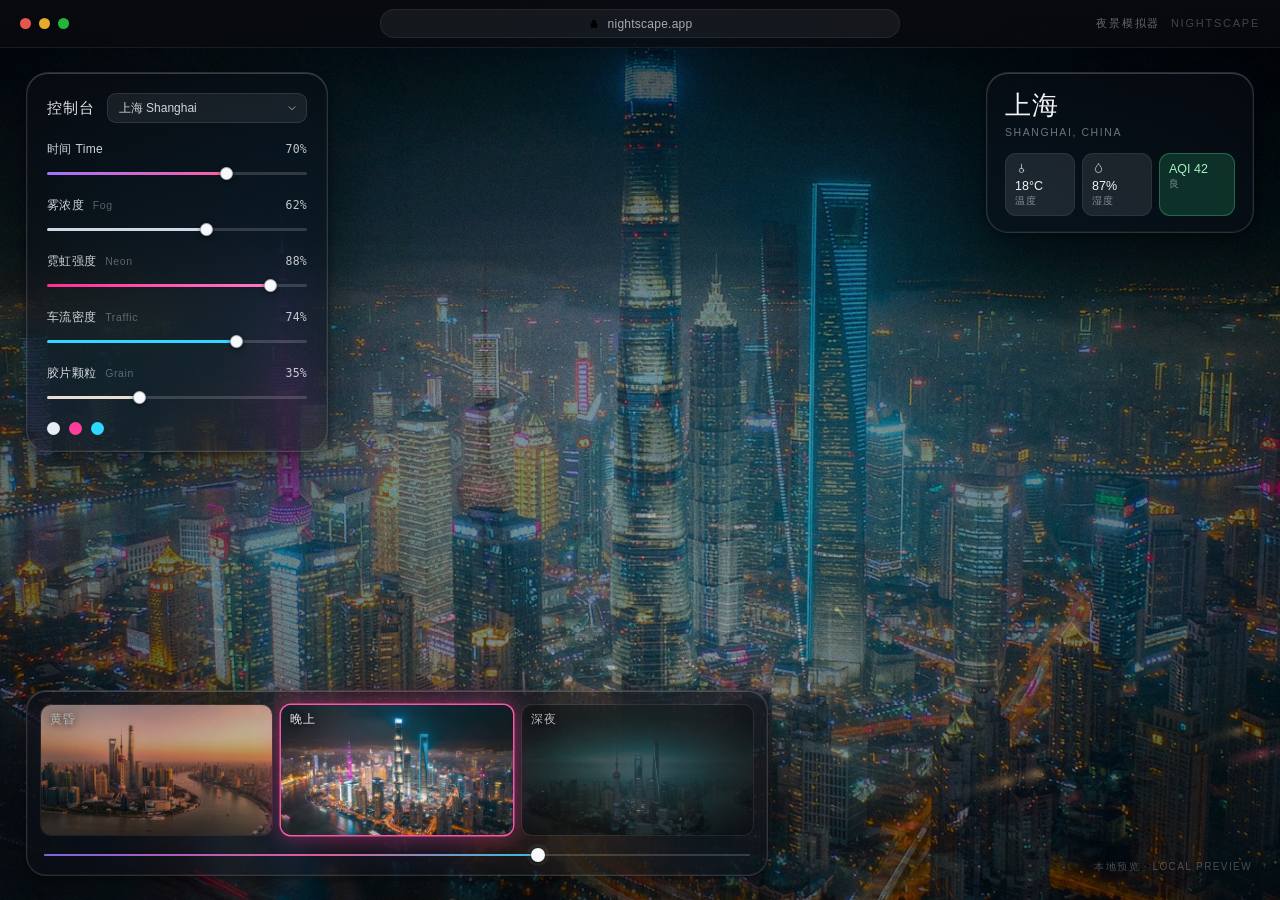
==== nightscape/index.html @ d51afdda "Add city nightscape simulator at /nightscape/" ====
<!DOCTYPE html>
<html lang="zh-CN">
<head>
<meta charset="utf-8" />
<meta name="viewport" content="width=device-width, initial-scale=1, viewport-fit=cover" />
<meta name="theme-color" content="#05060a" />
<title>夜景模拟器 · NIGHTSCAPE</title>
<link rel="stylesheet" href="css/app.css" />
</head>
<body>

<div class="stage" id="stage">

  <!-- 场景：三层背景交叉淡入 -->
  <div class="scene" id="scene" aria-hidden="true">
    <div class="bg" id="bgDusk"></div>
    <div class="bg" id="bgEvening"></div>
    <div class="bg" id="bgLatenight"></div>
    <canvas class="traffic" id="traffic"></canvas>
    <div class="fog" id="fog"></div>
    <div class="bloom"></div>
  </div>

  <div class="grain" id="grain" aria-hidden="true"></div>
  <div class="vignette" aria-hidden="true"></div>

  <!-- 顶栏（对齐效果图的浏览器感，纯装饰） -->
  <header class="chrome" aria-hidden="true">
    <div class="chrome__dots"><i></i><i></i><i></i></div>
    <div class="chrome__pill">
      <svg viewBox="0 0 24 24" class="ico"><path d="M8 10V7.5a4 4 0 0 1 8 0V10"/><rect x="5.5" y="10" width="13" height="9.5" rx="2.6"/></svg>
      <span>nightscape.app</span>
    </div>
    <div class="chrome__brand">夜景模拟器 <em>NIGHTSCAPE</em></div>
  </header>

  <!-- 左侧控制台 -->
  <aside class="panel glass" aria-label="控制台">
    <div class="panel__head">
      <h1>控制台</h1>
      <label class="city">
        <select id="city" aria-label="城市">
          <option value="shanghai">上海 Shanghai</option>
          <option value="tokyo">东京 Tokyo</option>
          <option value="hongkong">香港 Hong Kong</option>
        </select>
        <svg viewBox="0 0 24 24" class="chev"><path d="M6 9.5l6 6 6-6"/></svg>
      </label>
    </div>

    <div class="rows">
      <div class="row">
        <div class="row__top"><label for="sTime">时间 Time</label><output id="vTime">70%</output></div>
        <input id="sTime" type="range" min="0" max="100" step="1" value="70" style="--p:70%;--c:linear-gradient(90deg,#a074ff,#ff5fa2)" />
      </div>
      <div class="row">
        <div class="row__top"><label for="sFog">雾浓度 <em>Fog</em></label><output id="vFog">62%</output></div>
        <input id="sFog" type="range" min="0" max="100" step="1" value="62" style="--p:62%;--c:linear-gradient(90deg,#cdd7e6,#cdd7e6)" />
      </div>
      <div class="row">
        <div class="row__top"><label for="sNeon">霓虹强度 <em>Neon</em></label><output id="vNeon">88%</output></div>
        <input id="sNeon" type="range" min="0" max="100" step="1" value="88" style="--p:88%;--c:linear-gradient(90deg,#ff2f95,#ff7cc6)" />
      </div>
      <div class="row">
        <div class="row__top"><label for="sTraffic">车流密度 <em>Traffic</em></label><output id="vTraffic">74%</output></div>
        <input id="sTraffic" type="range" min="0" max="100" step="1" value="74" style="--p:74%;--c:linear-gradient(90deg,#2fd8ff,#2fd8ff)" />
      </div>
      <div class="row">
        <div class="row__top"><label for="sGrain">胶片颗粒 <em>Grain</em></label><output id="vGrain">35%</output></div>
        <input id="sGrain" type="range" min="0" max="100" step="1" value="35" style="--p:35%;--c:linear-gradient(90deg,#e6dfd2,#e6dfd2)" />
      </div>
    </div>

    <div class="swatches" aria-hidden="true"><i></i><i></i><i></i></div>
  </aside>

  <!-- 右侧信息卡 -->
  <aside class="card glass" aria-label="当前城市">
    <div class="card__name" id="cName">上海</div>
    <div class="card__en" id="cEn">Shanghai, China</div>
    <div class="card__tags">
      <div class="tag">
        <svg viewBox="0 0 24 24" class="ico"><path d="M12 4v8"/><circle cx="12" cy="15.5" r="4"/></svg>
        <b id="cTemp">18°C</b><span>温度</span>
      </div>
      <div class="tag">
        <svg viewBox="0 0 24 24" class="ico"><path d="M12 3.5s6 6.2 6 10A6 6 0 0 1 6 13.5c0-3.8 6-10 6-10z"/></svg>
        <b id="cHum">87%</b><span>湿度</span>
      </div>
      <div class="tag tag--air" id="cAirTag"><b id="cAir">AQI 42</b><span id="cAirLv">良</span></div>
    </div>
  </aside>

  <!-- 底部时间轴 -->
  <footer class="strip glass" aria-label="时间轴">
    <div class="thumbs" id="thumbs">
      <button class="thumb" data-t="0" aria-label="黄昏">
        <img src="assets/thumb-dusk.jpg" alt="" />
        <span>黄昏</span>
      </button>
      <button class="thumb is-on" data-t="50" aria-label="晚上">
        <img src="assets/thumb-evening.jpg" alt="" />
        <span>晚上</span>
      </button>
      <button class="thumb" data-t="100" aria-label="深夜">
        <img src="assets/thumb-latenight.jpg" alt="" />
        <span>深夜</span>
      </button>
    </div>
    <div class="track" id="track" role="slider" tabindex="0" aria-label="时间轴" aria-valuemin="0" aria-valuemax="100" aria-valuenow="70">
      <div class="track__rail"></div>
      <div class="track__fill" id="trackFill"></div>
      <div class="track__knob" id="trackKnob"></div>
    </div>
  </footer>

  <div class="credit">本地预览 · Local preview</div>
</div>

<script src="js/app.js"></script>
</body>
</html>
---- nightscape/css/app.css ----
/* ============================================================
   夜景模拟器 · NIGHTSCAPE
   对齐 briefs/mock-nightscape-v3-aerial.png
   ============================================================ */

:root{
  --ink:            #f2f4f8;
  --ink-dim:        rgba(242,244,248,.62);
  --ink-faint:      rgba(242,244,248,.40);
  --pink:           #ff59a8;
  --cyan:           #37dcff;

  --glass-bg:       rgba(11,13,19,.58);
  --glass-bd:       rgba(255,255,255,.14);
  --glass-shadow:   0 26px 70px rgba(0,0,0,.55), 0 2px 8px rgba(0,0,0,.35);
  --glass-inner:    inset 0 1px 0 rgba(255,255,255,.16),
                    inset 0 0 0 1px rgba(255,255,255,.045);

  /* 运行时由 JS 写入 */
  --bri: 1;
  --sat: 1.15;
  --con: 1.08;
  --hue: 0deg;
  --fog: .42;
  --neon: .8;
  --grain: .3;

  --font: -apple-system, BlinkMacSystemFont, "SF Pro Display", "PingFang SC",
          "Hiragino Sans GB", "Noto Sans SC", "Microsoft YaHei", sans-serif;
  --mono: ui-monospace, "SF Mono", Menlo, Consolas, monospace;
}

*{ box-sizing: border-box; }
html, body{ height:100%; }
body{
  margin:0;
  background:#05060a;
  color:var(--ink);
  font-family:var(--font);
  -webkit-font-smoothing:antialiased;
  overflow:hidden;
}
button, select, input{ font:inherit; color:inherit; }

/* ---------- 舞台 ---------- */
.stage{
  position:fixed; inset:0;
  overflow:hidden;
  isolation:isolate;
}

/* ---------- 场景 & 背景 ---------- */
.scene{
  position:absolute; inset:0;
  filter: brightness(var(--bri)) saturate(var(--sat))
          contrast(var(--con)) hue-rotate(var(--hue));
  transition: filter .45s ease;
}
.bg{
  position:absolute; inset:-2%;
  background-size:cover;
  background-position:center 46%;
  background-repeat:no-repeat;
  opacity:0;
  transform:scale(1.04);
  transition: opacity .9s cubic-bezier(.4,0,.2,1);
  will-change:opacity;
}
#bgDusk      { background-image:url("../assets/bg-dusk.jpg"); }
#bgEvening   { background-image:url("../assets/bg-evening.jpg"); }
#bgLatenight { background-image:url("../assets/bg-latenight.jpg"); }

/* ---------- 车流 ---------- */
.traffic{
  position:absolute; inset:0;
  width:100%; height:100%;
  mix-blend-mode:screen;
  opacity:.9;
  pointer-events:none;
}

/* ---------- 雾 ---------- */
.fog{
  position:absolute; inset:0;
  pointer-events:none;
  opacity:var(--fog);
  transition:opacity .25s linear;
  background:
    radial-gradient(90% 42% at 52% 62%, rgba(186,206,232,.22), transparent 70%),
    linear-gradient(to top, rgba(198,216,238,.20) 0%, rgba(180,198,222,.06) 26%, transparent 52%);
  mix-blend-mode:screen;
}
.fog::after{
  content:"";
  position:absolute; inset:-10%;
  background:
    radial-gradient(30% 16% at 26% 58%, rgba(255,255,255,.13), transparent 72%),
    radial-gradient(24% 13% at 72% 46%, rgba(255,255,255,.10), transparent 72%),
    radial-gradient(38% 18% at 54% 78%, rgba(255,255,255,.12), transparent 74%);
  filter:blur(30px);
  animation:drift 34s ease-in-out infinite alternate;
}
@keyframes drift{
  from{ transform:translate3d(-2.5%, 1%, 0) scale(1.02); }
  to  { transform:translate3d( 2.5%,-1.5%,0) scale(1.06); }
}

/* ---------- 光晕 ---------- */
.bloom{
  position:absolute; inset:0;
  pointer-events:none;
  mix-blend-mode:screen;
  opacity:calc(.12 + var(--neon) * .22);
  background:
    radial-gradient(32% 26% at 48% 30%, rgba(255,110,196,.18), transparent 72%),
    radial-gradient(26% 22% at 66% 58%, rgba(70,220,255,.15), transparent 72%),
    radial-gradient(36% 28% at 38% 84%, rgba(255,176,92,.16), transparent 74%);
  transition:opacity .25s linear;
}

/* ---------- 颗粒 & 暗角 ---------- */
.grain{
  position:absolute; inset:0;
  pointer-events:none;
  opacity:var(--grain);
  mix-blend-mode:overlay;
  background-repeat:repeat;
  transition:opacity .2s linear;
}
.vignette{
  position:absolute; inset:0;
  pointer-events:none;
  background:
    radial-gradient(120% 90% at 50% 45%, transparent 42%, rgba(0,0,0,.42) 100%),
    linear-gradient(to bottom, rgba(0,0,0,.42) 0%, transparent 16%);
}

/* ---------- 玻璃基类 ---------- */
.glass{
  background:var(--glass-bg);
  border:1px solid var(--glass-bd);
  box-shadow: var(--glass-shadow), var(--glass-inner);
  -webkit-backdrop-filter: blur(26px) saturate(150%);
  backdrop-filter: blur(26px) saturate(150%);
  color:var(--ink);
}

/* ---------- 顶栏 ---------- */
.chrome{
  position:absolute; top:0; left:0; right:0; height:48px;
  display:flex; align-items:center; justify-content:center;
  background:linear-gradient(to bottom, rgba(10,11,16,.86), rgba(10,11,16,.62));
  border-bottom:1px solid rgba(255,255,255,.07);
  z-index:6;
}
.chrome__dots{
  position:absolute; left:20px; display:flex; gap:8px;
}
.chrome__dots i{
  width:11px; height:11px; border-radius:50%;
  background:#c9ccd4; opacity:.55;
}
.chrome__dots i:nth-child(1){ background:#ff5f57; opacity:.9; }
.chrome__dots i:nth-child(2){ background:#febc2e; opacity:.9; }
.chrome__dots i:nth-child(3){ background:#28c840; opacity:.9; }

.chrome__pill{
  display:flex; align-items:center; gap:8px;
  width:min(520px, 42vw); height:29px; padding:0 14px;
  border-radius:999px;
  background:rgba(255,255,255,.055);
  border:1px solid rgba(255,255,255,.07);
  justify-content:center;
  font-size:12px; letter-spacing:.02em;
  color:rgba(242,244,248,.66);
}
.chrome__pill .ico{ width:12px; height:12px; }
.chrome__brand{
  position:absolute; right:20px;
  font-size:11px; letter-spacing:.16em;
  color:rgba(242,244,248,.40);
  text-transform:uppercase;
}
.chrome__brand em{ font-style:normal; margin-left:6px; opacity:.62; }

/* ---------- 左侧控制台 ---------- */
.panel{
  position:absolute;
  top:72px; left:26px;
  width:302px;
  padding:20px 20px 16px;
  border-radius:22px;
  z-index:5;
  animation:slideL .7s cubic-bezier(.22,1,.36,1) both;
}
@keyframes slideL{
  from{ opacity:0; transform:translate3d(-14px,6px,0); }
  to  { opacity:1; transform:none; }
}

.panel__head{
  display:flex; align-items:center; gap:12px;
  margin-bottom:18px;
}
.panel__head h1{
  margin:0; font-size:15px; font-weight:500;
  letter-spacing:.06em; color:rgba(242,244,248,.92);
  flex:none;
}
.city{
  position:relative; flex:1; min-width:0;
  display:flex; align-items:center;
}
.city select{
  -webkit-appearance:none; appearance:none;
  width:100%; height:30px;
  padding:0 26px 0 11px;
  border-radius:9px;
  background:rgba(255,255,255,.07);
  border:1px solid rgba(255,255,255,.10);
  font-size:12px; color:rgba(242,244,248,.86);
  cursor:pointer; outline:none;
  transition:background .2s, border-color .2s;
}
.city select:hover{ background:rgba(255,255,255,.11); }
.city select:focus-visible{ border-color:rgba(255,255,255,.4); }
.city select option{ background:#14161e; color:#eef1f6; }
.city .chev{
  position:absolute; right:9px; width:12px; height:12px;
  fill:none; stroke:rgba(242,244,248,.6); stroke-width:2;
  stroke-linecap:round; stroke-linejoin:round;
  pointer-events:none;
}

/* 滑杆行 */
.rows{ display:flex; flex-direction:column; gap:17px; }
.row__top{
  display:flex; align-items:baseline; justify-content:space-between;
  margin-bottom:8px;
}
.row__top label{
  font-size:12px; letter-spacing:.03em;
  color:rgba(242,244,248,.86);
  cursor:pointer;
}
.row__top label em{
  font-style:normal; margin-left:5px;
  font-size:10.5px; letter-spacing:.06em;
  color:rgba(242,244,248,.34);
}
.row__top output{
  font-family:var(--mono);
  font-size:11.5px; letter-spacing:.02em;
  color:rgba(242,244,248,.80);
  font-variant-numeric:tabular-nums;
}

/* range */
input[type="range"]{
  -webkit-appearance:none; appearance:none;
  width:100%; height:14px; margin:0;
  background:transparent; cursor:pointer; display:block;
}
input[type="range"]::-webkit-slider-runnable-track{
  height:3px; border-radius:2px;
  background-color:rgba(255,255,255,.16);
  background-image:var(--c);
  background-size:var(--p) 100%;
  background-repeat:no-repeat;
}
input[type="range"]::-moz-range-track{
  height:3px; border-radius:2px; background-color:rgba(255,255,255,.16);
}
input[type="range"]::-moz-range-progress{
  height:3px; border-radius:2px; background-image:var(--c);
}
input[type="range"]::-webkit-slider-thumb{
  -webkit-appearance:none;
  width:13px; height:13px; margin-top:-5px;
  border-radius:50%;
  background:#f7f9fc;
  border:1px solid rgba(0,0,0,.28);
  box-shadow:0 1px 4px rgba(0,0,0,.5), 0 0 0 0 rgba(255,255,255,.28);
  transition:transform .18s ease, box-shadow .18s ease;
}
input[type="range"]:hover::-webkit-slider-thumb{ transform:scale(1.08); }
input[type="range"]:active::-webkit-slider-thumb{
  transform:scale(1.16);
  box-shadow:0 1px 6px rgba(0,0,0,.55), 0 0 0 6px rgba(255,255,255,.10);
}
input[type="range"]::-moz-range-thumb{
  width:12px; height:12px; border-radius:50%;
  background:#f7f9fc; border:1px solid rgba(0,0,0,.28);
  box-shadow:0 1px 4px rgba(0,0,0,.5);
}
input[type="range"]:focus-visible::-webkit-slider-thumb{
  box-shadow:0 0 0 5px rgba(255,255,255,.22);
}

.swatches{ display:flex; gap:9px; margin-top:18px; }
.swatches i{
  width:13px; height:13px; border-radius:50%;
  background:#e9edf4;
}
.swatches i:nth-child(2){ background:#ff3d9a; }
.swatches i:nth-child(3){ background:#2fd8ff; }

/* ---------- 信息卡 ---------- */
.card{
  position:absolute;
  top:72px; right:26px;
  width:268px;
  padding:18px 18px 16px;
  border-radius:22px;
  z-index:5;
  animation:slideR .7s cubic-bezier(.22,1,.36,1) .06s both;
}
@keyframes slideR{
  from{ opacity:0; transform:translate3d(14px,6px,0); }
  to  { opacity:1; transform:none; }
}
.card__name{
  font-size:26px; font-weight:400; letter-spacing:.04em;
  line-height:1.1;
}
.card__en{
  margin-top:6px;
  font-size:10.5px; letter-spacing:.15em;
  text-transform:uppercase;
  color:rgba(242,244,248,.44);
}
.card__tags{
  display:flex; gap:7px; margin-top:15px;
}
.tag{
  flex:1;
  display:flex; flex-direction:column; align-items:flex-start; gap:2px;
  padding:8px 9px 7px;
  border-radius:11px;
  background:rgba(255,255,255,.09);
  border:1px solid rgba(255,255,255,.07);
  min-width:0;
}
.tag .ico{
  width:13px; height:13px; margin-bottom:2px;
  fill:none; stroke:rgba(242,244,248,.72); stroke-width:1.6;
  stroke-linecap:round; stroke-linejoin:round;
}
.tag b{
  font-size:12.5px; font-weight:500;
  font-variant-numeric:tabular-nums;
  white-space:nowrap;
}
.tag span{
  font-size:9.5px; letter-spacing:.06em;
  color:rgba(242,244,248,.50);
}
.tag--air{
  background:rgba(46,190,120,.20);
  border-color:rgba(96,224,160,.30);
  flex:none; min-width:76px;
}
.tag--air b{ color:#a8f0c6; }
.tag--air[data-lv="优"]{ background:rgba(40,200,130,.22); }
.tag--air[data-lv="差"]{ background:rgba(220,110,70,.22); border-color:rgba(255,150,110,.32); }
.tag--air[data-lv="差"] b{ color:#ffc3a8; }

/* ---------- 底部时间轴 ---------- */
.strip{
  position:absolute;
  left:26px; bottom:24px;
  width:min(742px, calc(100vw - 52px));
  padding:14px 14px 12px;
  border-radius:20px;
  z-index:5;
  animation:slideUp .8s cubic-bezier(.22,1,.36,1) .12s both;
}
@keyframes slideUp{
  from{ opacity:0; transform:translate3d(0,16px,0); }
  to  { opacity:1; transform:none; }
}
.thumbs{ display:flex; gap:9px; }
.thumb{
  position:relative;
  flex:1; min-width:0;
  aspect-ratio:16/9;
  padding:0; border:0; cursor:pointer;
  border-radius:10px;
  overflow:hidden;
  background:rgba(255,255,255,.05);
  box-shadow:0 0 0 1px rgba(255,255,255,.10);
  transition:box-shadow .28s ease, transform .28s cubic-bezier(.22,1,.36,1);
  opacity:.72;
}
.thumb img{
  width:100%; height:100%; object-fit:cover; display:block;
  transition:transform .5s cubic-bezier(.22,1,.36,1), filter .28s;
  filter:saturate(.9);
}
.thumb span{
  position:absolute; left:9px; top:7px;
  font-size:11.5px; letter-spacing:.08em;
  color:rgba(255,255,255,.92);
  text-shadow:0 1px 6px rgba(0,0,0,.75), 0 0 18px rgba(0,0,0,.5);
  pointer-events:none;
}
.thumb:hover{ opacity:.92; }
.thumb:hover img{ transform:scale(1.045); }
.thumb.is-on{
  opacity:1;
  box-shadow:
    0 0 0 1.5px rgba(255,90,175,.95),
    0 0 22px rgba(255,60,150,.42),
    0 0 44px rgba(255,60,150,.20);
}
.thumb.is-on img{ filter:saturate(1.06); }
.thumb:focus-visible{ outline:2px solid rgba(255,255,255,.7); outline-offset:2px; }

/* 拖曳轨 */
.track{
  position:relative;
  height:16px; margin:12px 3px 0;
  cursor:pointer;
  touch-action:none;
}
.track__rail{
  position:absolute; left:0; right:0; top:7px; height:2px;
  border-radius:2px;
  background:rgba(255,255,255,.16);
}
.track__fill{
  position:absolute; left:0; top:7px; height:2px;
  border-radius:2px; width:70%;
  background:linear-gradient(90deg,#8b6bff,#ff5fa2 55%,#2fd8ff);
  opacity:.85;
}
.track__knob{
  position:absolute; top:1px; left:70%;
  width:14px; height:14px; margin-left:-7px;
  border-radius:50%;
  background:#f7f9fc;
  box-shadow:0 1px 5px rgba(0,0,0,.55), 0 0 0 4px rgba(255,255,255,.06);
  transition:transform .18s ease;
}
.track:active .track__knob{ transform:scale(1.15); }

/* ---------- 角标 ---------- */
.credit{
  position:absolute; right:28px; bottom:26px;
  font-size:10px; letter-spacing:.14em;
  text-transform:uppercase;
  color:rgba(242,244,248,.28);
  z-index:4;
  pointer-events:none;
}

/* ---------- 响应式 ---------- */
@media (max-width: 1080px){
  .panel{ width:274px; }
  .card{ width:238px; }
  .strip{ width:min(620px, calc(100vw - 52px)); }
}

@media (max-width: 860px){
  html, body{ height:auto; }
  body{ overflow-y:auto; overflow-x:hidden; }

  /* 手机：背景固定在屏后，内容正常流式排布 */
  .stage{
    position:relative;
    min-height:100dvh;
    padding-bottom:calc(18px + env(safe-area-inset-bottom));
  }
  .scene{ position:fixed; }
  .chrome{ position:fixed; }
  .vignette, .grain{ position:fixed; }

  .chrome__brand{ display:none; }
  .chrome__pill{ width:min(340px, 60vw); }

  .panel{
    position:relative;
    top:auto; left:auto; right:auto;
    width:auto;
    margin:62px 14px 0;
    padding:16px 16px 12px;
    border-radius:18px;
  }
  .panel__head{ margin-bottom:14px; }
  .rows{ gap:13px; }

  .card{
    position:relative;
    top:auto; right:auto; left:auto;
    width:auto;
    margin:12px 14px 0;
    padding:14px 16px;
    border-radius:18px;
  }
  .card__tags{ margin-top:12px; }

  .strip{
    position:relative;
    left:auto; right:auto; bottom:auto;
    width:auto;
    margin:12px 14px 0;
    padding:12px 12px 8px;
    border-radius:18px;
  }
  .thumb span{ font-size:10.5px; left:7px; top:5px; }
  .credit{ display:none; }
}

@media (max-width: 380px){
  .panel{ margin-left:10px; margin-right:10px; }
  .card{ margin-left:10px; margin-right:10px; }
  .strip{ margin-left:10px; margin-right:10px; }
}

@media (prefers-reduced-motion: reduce){
  *{ animation-duration:.001ms !important; animation-iteration-count:1 !important;
     transition-duration:.001ms !important; }
}
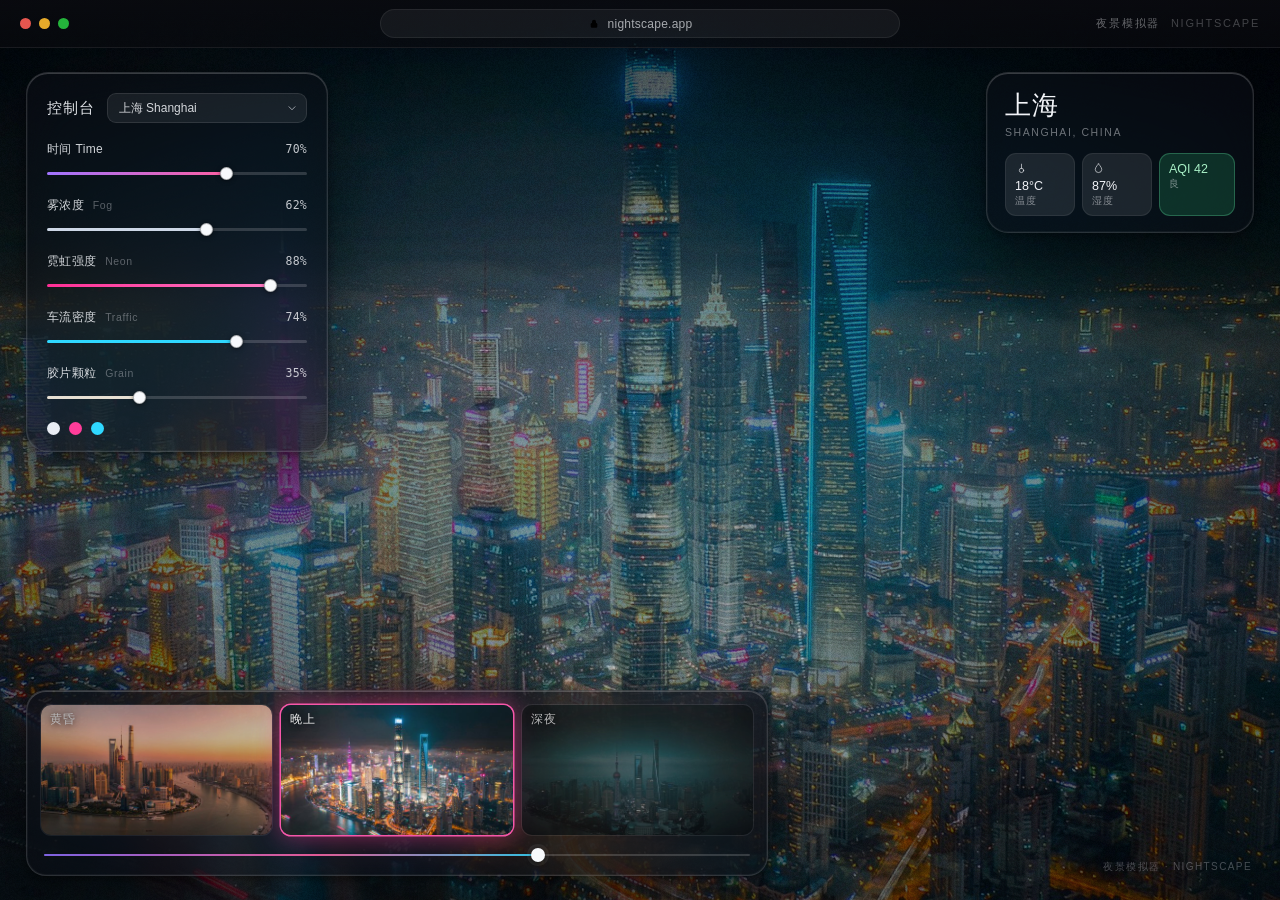
==== commit 40e9e45f: "Fix nightscape mobile layout, city photos, and time slider sync" ====
--- a/nightscape/index.html
+++ b/nightscape/index.html
@@ -34,8 +34,8 @@
     <div class="chrome__brand">夜景模拟器 <em>NIGHTSCAPE</em></div>
   </header>
 
-  <!-- 左侧控制台 -->
-  <aside class="panel glass" aria-label="控制台">
+  <!-- 左侧控制台；手机默认收合，只留城市选择 -->
+  <aside class="panel glass is-collapsed" id="panel" aria-label="控制台">
     <div class="panel__head">
       <h1>控制台</h1>
       <label class="city">
@@ -46,38 +46,45 @@
         </select>
         <svg viewBox="0 0 24 24" class="chev"><path d="M6 9.5l6 6 6-6"/></svg>
       </label>
+      <button type="button" class="panel__toggle" id="panelToggle" aria-expanded="false" aria-controls="panelBody" aria-label="展开控制台">
+        <svg viewBox="0 0 24 24"><path d="M6 9.5l6 6 6-6"/></svg>
+      </button>
     </div>
 
-    <div class="rows">
-      <div class="row">
-        <div class="row__top"><label for="sTime">时间 Time</label><output id="vTime">70%</output></div>
-        <input id="sTime" type="range" min="0" max="100" step="1" value="70" style="--p:70%;--c:linear-gradient(90deg,#a074ff,#ff5fa2)" />
+    <div id="panelBody">
+      <div class="rows">
+        <div class="row">
+          <div class="row__top"><label for="sTime">时间 Time</label><output id="vTime">70%</output></div>
+          <input id="sTime" type="range" min="0" max="100" step="1" value="70" style="--p:70%;--c:linear-gradient(90deg,#a074ff,#ff5fa2)" />
+        </div>
+        <div class="row">
+          <div class="row__top"><label for="sFog">雾浓度 <em>Fog</em></label><output id="vFog">62%</output></div>
+          <input id="sFog" type="range" min="0" max="100" step="1" value="62" style="--p:62%;--c:linear-gradient(90deg,#cdd7e6,#cdd7e6)" />
+        </div>
+        <div class="row">
+          <div class="row__top"><label for="sNeon">霓虹强度 <em>Neon</em></label><output id="vNeon">88%</output></div>
+          <input id="sNeon" type="range" min="0" max="100" step="1" value="88" style="--p:88%;--c:linear-gradient(90deg,#ff2f95,#ff7cc6)" />
+        </div>
+        <div class="row">
+          <div class="row__top"><label for="sTraffic">车流密度 <em>Traffic</em></label><output id="vTraffic">74%</output></div>
+          <input id="sTraffic" type="range" min="0" max="100" step="1" value="74" style="--p:74%;--c:linear-gradient(90deg,#2fd8ff,#2fd8ff)" />
+        </div>
+        <div class="row">
+          <div class="row__top"><label for="sGrain">胶片颗粒 <em>Grain</em></label><output id="vGrain">35%</output></div>
+          <input id="sGrain" type="range" min="0" max="100" step="1" value="35" style="--p:35%;--c:linear-gradient(90deg,#e6dfd2,#e6dfd2)" />
+        </div>
       </div>
-      <div class="row">
-        <div class="row__top"><label for="sFog">雾浓度 <em>Fog</em></label><output id="vFog">62%</output></div>
-        <input id="sFog" type="range" min="0" max="100" step="1" value="62" style="--p:62%;--c:linear-gradient(90deg,#cdd7e6,#cdd7e6)" />
-      </div>
-      <div class="row">
-        <div class="row__top"><label for="sNeon">霓虹强度 <em>Neon</em></label><output id="vNeon">88%</output></div>
-        <input id="sNeon" type="range" min="0" max="100" step="1" value="88" style="--p:88%;--c:linear-gradient(90deg,#ff2f95,#ff7cc6)" />
-      </div>
-      <div class="row">
-        <div class="row__top"><label for="sTraffic">车流密度 <em>Traffic</em></label><output id="vTraffic">74%</output></div>
-        <input id="sTraffic" type="range" min="0" max="100" step="1" value="74" style="--p:74%;--c:linear-gradient(90deg,#2fd8ff,#2fd8ff)" />
-      </div>
-      <div class="row">
-        <div class="row__top"><label for="sGrain">胶片颗粒 <em>Grain</em></label><output id="vGrain">35%</output></div>
-        <input id="sGrain" type="range" min="0" max="100" step="1" value="35" style="--p:35%;--c:linear-gradient(90deg,#e6dfd2,#e6dfd2)" />
-      </div>
+
+      <div class="swatches" aria-hidden="true"><i></i><i></i><i></i></div>
     </div>
-
-    <div class="swatches" aria-hidden="true"><i></i><i></i><i></i></div>
   </aside>
 
   <!-- 右侧信息卡 -->
   <aside class="card glass" aria-label="当前城市">
-    <div class="card__name" id="cName">上海</div>
-    <div class="card__en" id="cEn">Shanghai, China</div>
+    <div class="card__meta">
+      <div class="card__name" id="cName">上海</div>
+      <div class="card__en" id="cEn">Shanghai, China</div>
+    </div>
     <div class="card__tags">
       <div class="tag">
         <svg viewBox="0 0 24 24" class="ico"><path d="M12 4v8"/><circle cx="12" cy="15.5" r="4"/></svg>
@@ -95,15 +102,15 @@
   <footer class="strip glass" aria-label="时间轴">
     <div class="thumbs" id="thumbs">
       <button class="thumb" data-t="0" aria-label="黄昏">
-        <img src="assets/thumb-dusk.jpg" alt="" />
+        <img src="assets/thumb-shanghai-dusk.jpg" alt="" />
         <span>黄昏</span>
       </button>
       <button class="thumb is-on" data-t="50" aria-label="晚上">
-        <img src="assets/thumb-evening.jpg" alt="" />
+        <img src="assets/thumb-shanghai-evening.jpg" alt="" />
         <span>晚上</span>
       </button>
       <button class="thumb" data-t="100" aria-label="深夜">
-        <img src="assets/thumb-latenight.jpg" alt="" />
+        <img src="assets/thumb-shanghai-latenight.jpg" alt="" />
         <span>深夜</span>
       </button>
     </div>
@@ -114,7 +121,7 @@
     </div>
   </footer>
 
-  <div class="credit">本地预览 · Local preview</div>
+  <div class="credit" id="credit">夜景模拟器 · NIGHTSCAPE</div>
 </div>
 
 <script src="js/app.js"></script>
--- a/nightscape/css/app.css
+++ b/nightscape/css/app.css
@@ -66,9 +66,9 @@
   transition: opacity .9s cubic-bezier(.4,0,.2,1);
   will-change:opacity;
 }
-#bgDusk      { background-image:url("../assets/bg-dusk.jpg"); }
-#bgEvening   { background-image:url("../assets/bg-evening.jpg"); }
-#bgLatenight { background-image:url("../assets/bg-latenight.jpg"); }
+#bgDusk      { background-image:url("../assets/shanghai-dusk.jpg"); }
+#bgEvening   { background-image:url("../assets/shanghai-evening.jpg"); }
+#bgLatenight { background-image:url("../assets/shanghai-latenight.jpg"); }
 
 /* ---------- 车流 ---------- */
 .traffic{
@@ -231,6 +231,26 @@
   stroke-linecap:round; stroke-linejoin:round;
   pointer-events:none;
 }
+
+
+.panel__toggle{
+  display:none;
+  flex:none;
+  width:30px; height:30px;
+  margin-left:4px; padding:0; border:0;
+  border-radius:8px;
+  background:rgba(255,255,255,.08);
+  cursor:pointer;
+  align-items:center; justify-content:center;
+}
+.panel__toggle svg{
+  width:14px; height:14px;
+  fill:none; stroke:rgba(242,244,248,.85); stroke-width:2;
+  stroke-linecap:round; stroke-linejoin:round;
+  transition:transform .2s ease;
+}
+.panel:not(.is-collapsed) .panel__toggle svg{ transform:rotate(180deg); }
+.panel__toggle:focus-visible{ outline:2px solid rgba(255,255,255,.6); outline-offset:2px; }
 
 /* 滑杆行 */
 .rows{ display:flex; flex-direction:column; gap:17px; }
@@ -462,59 +482,69 @@
 }
 
 @media (max-width: 860px){
-  html, body{ height:auto; }
-  body{ overflow-y:auto; overflow-x:hidden; }
-
-  /* 手机：背景固定在屏后，内容正常流式排布 */
+  html, body{ height:100%; }
+  body{ overflow:hidden; }
+
+  /* 手机：舞台铺满，控件叠在风景上，中间留出景色 */
   .stage{
-    position:relative;
+    position:fixed; inset:0;
+    height:100dvh;
     min-height:100dvh;
-    padding-bottom:calc(18px + env(safe-area-inset-bottom));
+    padding:0;
   }
-  .scene{ position:fixed; }
-  .chrome{ position:fixed; }
-  .vignette, .grain{ position:fixed; }
-
-  .chrome__brand{ display:none; }
-  .chrome__pill{ width:min(340px, 60vw); }
+  .scene, .vignette, .grain{ position:absolute; }
+  .chrome{ display:none; }
+
+  .panel__toggle{ display:flex; }
 
   .panel{
-    position:relative;
-    top:auto; left:auto; right:auto;
+    position:absolute;
+    top:calc(10px + env(safe-area-inset-top));
+    left:12px; right:12px;
     width:auto;
-    margin:62px 14px 0;
-    padding:16px 16px 12px;
-    border-radius:18px;
+    margin:0;
+    padding:12px 14px 10px;
+    border-radius:16px;
   }
-  .panel__head{ margin-bottom:14px; }
+  .panel__head{ margin-bottom:0; }
+  .panel:not(.is-collapsed) .panel__head{ margin-bottom:14px; }
+  .panel.is-collapsed #panelBody{ display:none; }
   .rows{ gap:13px; }
 
   .card{
-    position:relative;
-    top:auto; right:auto; left:auto;
+    position:absolute;
+    top:auto; right:12px; left:12px;
+    bottom:calc(148px + env(safe-area-inset-bottom));
     width:auto;
-    margin:12px 14px 0;
-    padding:14px 16px;
-    border-radius:18px;
+    margin:0;
+    padding:8px 10px;
+    border-radius:14px;
+    display:flex;
+    align-items:center;
+    gap:10px;
   }
-  .card__tags{ margin-top:12px; }
+  .card__meta{ flex:0 1 auto; min-width:0; }
+  .card__name{ font-size:18px; }
+  .card__en{ margin-top:2px; font-size:9px; }
+  .card__tags{ margin-top:0; flex:1; min-width:0; }
+  .tag{ padding:6px 8px 5px; }
+  .tag b{ font-size:11.5px; }
 
   .strip{
-    position:relative;
-    left:auto; right:auto; bottom:auto;
+    position:absolute;
+    left:12px; right:12px;
+    bottom:calc(10px + env(safe-area-inset-bottom));
     width:auto;
-    margin:12px 14px 0;
-    padding:12px 12px 8px;
-    border-radius:18px;
+    margin:0;
+    padding:10px 10px 8px;
+    border-radius:16px;
   }
   .thumb span{ font-size:10.5px; left:7px; top:5px; }
   .credit{ display:none; }
 }
 
 @media (max-width: 380px){
-  .panel{ margin-left:10px; margin-right:10px; }
-  .card{ margin-left:10px; margin-right:10px; }
-  .strip{ margin-left:10px; margin-right:10px; }
+  .panel, .card, .strip{ left:8px; right:8px; }
 }
 
 @media (prefers-reduced-motion: reduce){
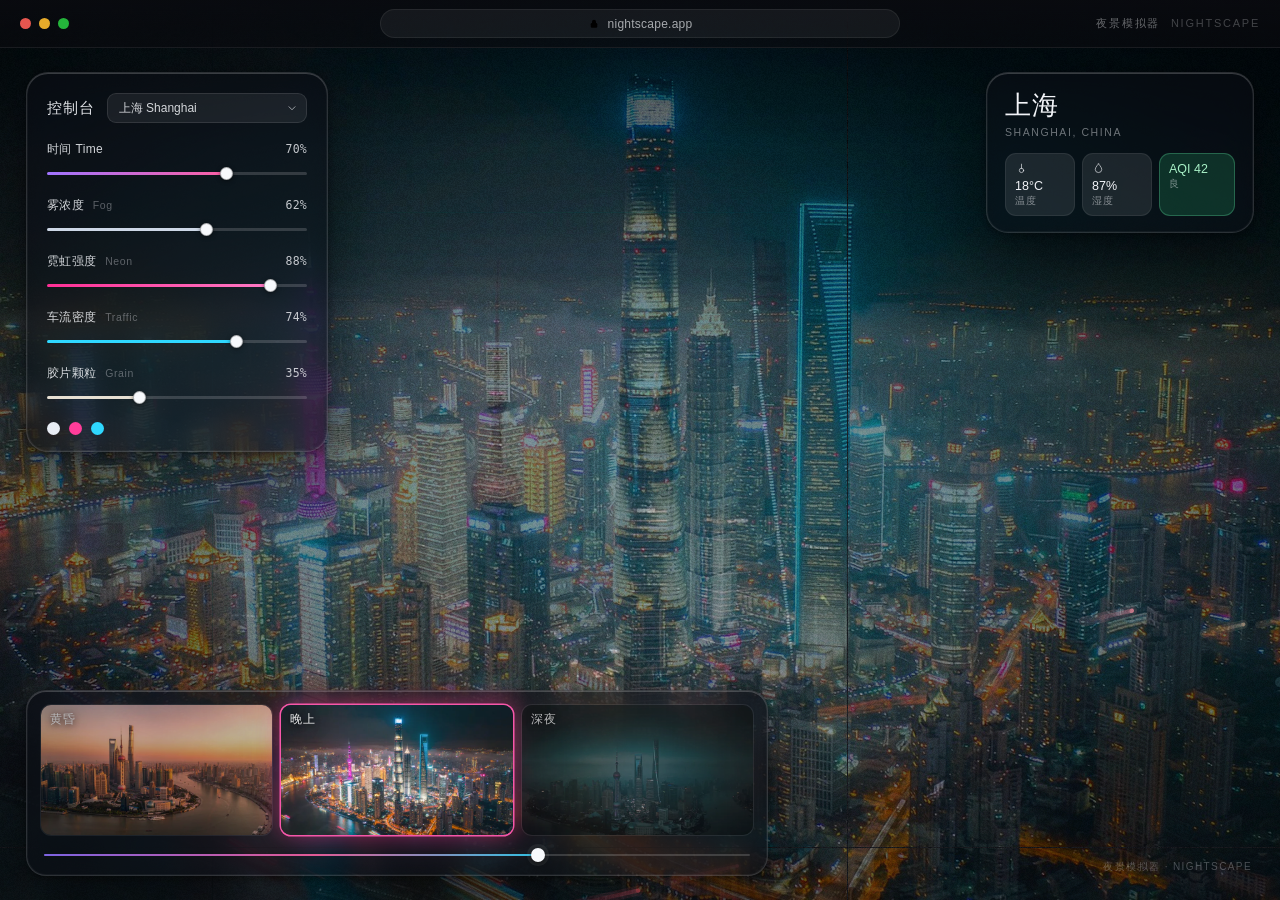
==== commit 4fc78864: "Use sharper WebP nightscape photos" ====
--- a/nightscape/index.html
+++ b/nightscape/index.html
@@ -102,15 +102,15 @@
   <footer class="strip glass" aria-label="时间轴">
     <div class="thumbs" id="thumbs">
       <button class="thumb" data-t="0" aria-label="黄昏">
-        <img src="assets/thumb-shanghai-dusk.jpg" alt="" />
+        <img src="assets/thumb-shanghai-dusk.webp" alt="" />
         <span>黄昏</span>
       </button>
       <button class="thumb is-on" data-t="50" aria-label="晚上">
-        <img src="assets/thumb-shanghai-evening.jpg" alt="" />
+        <img src="assets/thumb-shanghai-evening.webp" alt="" />
         <span>晚上</span>
       </button>
       <button class="thumb" data-t="100" aria-label="深夜">
-        <img src="assets/thumb-shanghai-latenight.jpg" alt="" />
+        <img src="assets/thumb-shanghai-latenight.webp" alt="" />
         <span>深夜</span>
       </button>
     </div>
--- a/nightscape/css/app.css
+++ b/nightscape/css/app.css
@@ -52,23 +52,22 @@
 /* ---------- 场景 & 背景 ---------- */
 .scene{
   position:absolute; inset:0;
-  filter: brightness(var(--bri)) saturate(var(--sat))
-          contrast(var(--con)) hue-rotate(var(--hue));
-  transition: filter .45s ease;
+  filter: brightness(var(--bri)) saturate(var(--sat)) contrast(var(--con));
+  transition: filter .35s ease;
 }
 .bg{
-  position:absolute; inset:-2%;
+  position:absolute; inset:0;
   background-size:cover;
   background-position:center 46%;
   background-repeat:no-repeat;
   opacity:0;
-  transform:scale(1.04);
-  transition: opacity .9s cubic-bezier(.4,0,.2,1);
+  transition: opacity .6s cubic-bezier(.4,0,.2,1);
   will-change:opacity;
-}
-#bgDusk      { background-image:url("../assets/shanghai-dusk.jpg"); }
-#bgEvening   { background-image:url("../assets/shanghai-evening.jpg"); }
-#bgLatenight { background-image:url("../assets/shanghai-latenight.jpg"); }
+  contain:paint;
+}
+#bgDusk      { background-image:url("../assets/shanghai-dusk.webp"); }
+#bgEvening   { background-image:url("../assets/shanghai-evening.webp"); }
+#bgLatenight { background-image:url("../assets/shanghai-latenight.webp"); }
 
 /* ---------- 车流 ---------- */
 .traffic{
@@ -97,7 +96,6 @@
     radial-gradient(30% 16% at 26% 58%, rgba(255,255,255,.13), transparent 72%),
     radial-gradient(24% 13% at 72% 46%, rgba(255,255,255,.10), transparent 72%),
     radial-gradient(38% 18% at 54% 78%, rgba(255,255,255,.12), transparent 74%);
-  filter:blur(30px);
   animation:drift 34s ease-in-out infinite alternate;
 }
 @keyframes drift{
@@ -140,8 +138,8 @@
   background:var(--glass-bg);
   border:1px solid var(--glass-bd);
   box-shadow: var(--glass-shadow), var(--glass-inner);
-  -webkit-backdrop-filter: blur(26px) saturate(150%);
-  backdrop-filter: blur(26px) saturate(150%);
+  -webkit-backdrop-filter: blur(12px) saturate(130%);
+  backdrop-filter: blur(12px) saturate(130%);
   color:var(--ink);
 }
 
@@ -496,6 +494,10 @@
   .chrome{ display:none; }
 
   .panel__toggle{ display:flex; }
+  .glass{
+    -webkit-backdrop-filter: blur(8px) saturate(120%);
+    backdrop-filter: blur(8px) saturate(120%);
+  }
 
   .panel{
     position:absolute;
